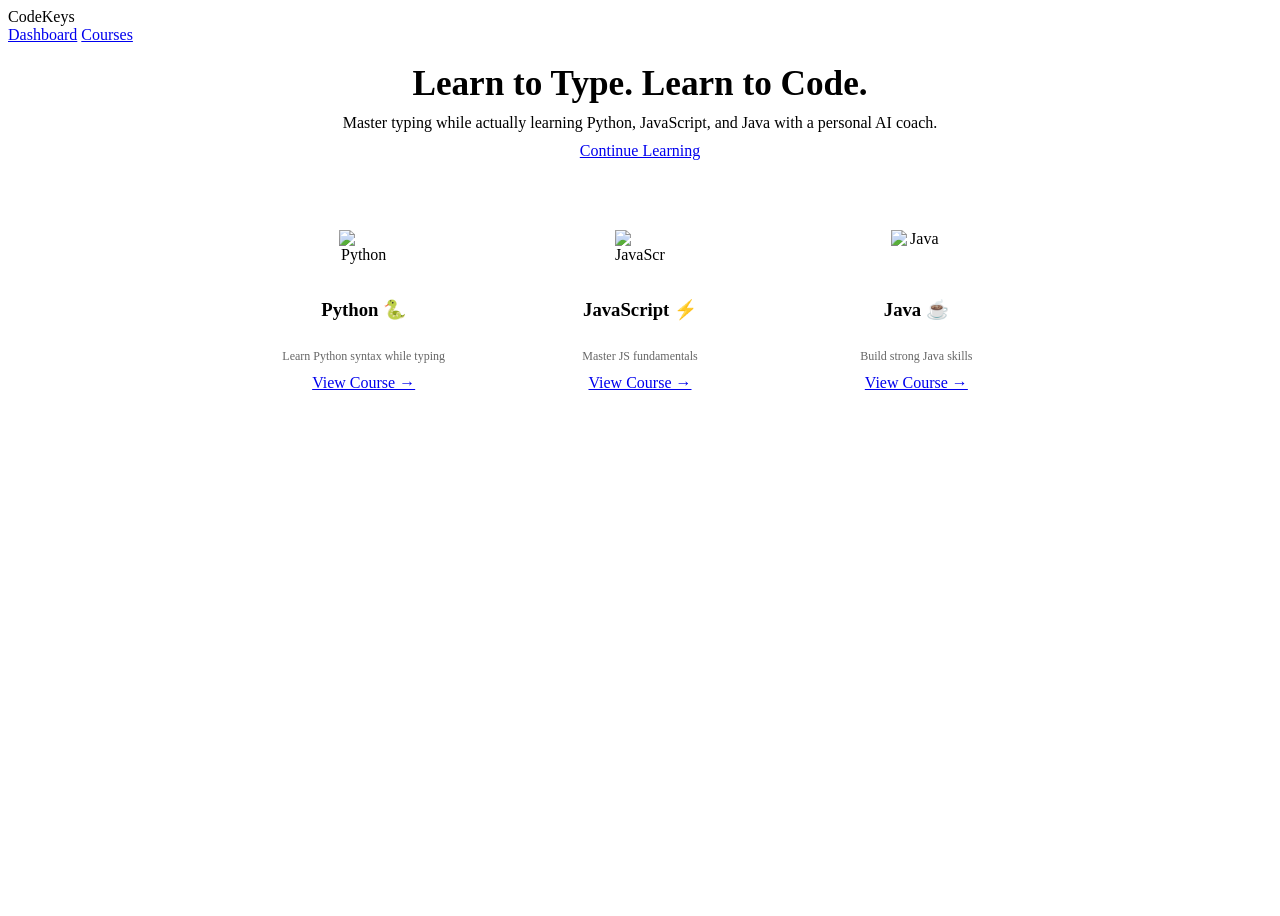
==== templates/index.html @ 87269f75 "First clean upload" ====
<!DOCTYPE html>
<html>
<head>
    <title>CodeKeys - Learn to Code</title>
    <link rel="stylesheet" href="{{ url_for('static', filename='style.css') }}">
    <style>
        body {
    height: 100vh;
    overflow: hidden; /* This kills the scrollbar */
    display: flex;
    flex-direction: column;
}

.hero {
    flex: 0 1 auto; /* Take only needed space */
    padding: 20px 10% !important;
    text-align: center;
    background: transparent !important;
}

.hero h1 { font-size: 2.2rem; margin: 0; }
.hero p { font-size: 1rem; margin: 10px 0; }

.card-section {
    display: grid;
    grid-template-columns: repeat(3, 1fr); /* Forces 3 equal columns */
    gap: 20px;
    padding: 40px 10%;
    max-width: 1200px;
    margin: 0 auto;
    align-items: stretch; /* This ensures all cards in the row take the same height */
}

.card {
    background: var(--bg-glass);
    backdrop-filter: blur(10px);
    border: 1px solid var(--border-glass);
    border-radius: 20px;
    padding: 30px !important;
    display: flex;
    flex-direction: column; /* Stack content vertically */
    text-align: center;
    transition: all 0.3s ease;
}

/* This pushes the button to the very bottom of the card */
.card .course-btn {
    margin-top: auto; 
}

.card img {
    width: 50px;
    height: 50px;
    margin: 0 auto;
}
        #authModal {
            display: none;
            position: fixed;
            top: 0;
            left: 0;
            width: 100%;
            height: 100%;
            background: rgba(0,0,0,0.85);
            z-index: 99999;
            justify-content: center;
            align-items: center;
        }
        #authModal .modal-content {
            background: white;
            padding: 40px;
            border-radius: 15px;
            width: 400px;
            text-align: center;
            position: relative;
            animation: modalSlideIn 0.3s ease;
        }
        @keyframes modalSlideIn {
            from { transform: translateY(-50px); opacity: 0; }
            to { transform: translateY(0); opacity: 1; }
        }
        .tab-buttons {
            display: flex;
            gap: 10px;
            margin-bottom: 20px;
            border-bottom: 2px solid #eee;
        }
        .tab-btn {
            flex: 1;
            padding: 10px;
            background: none;
            border: none;
            cursor: pointer;
            font-size: 16px;
            font-weight: bold;
            color: #999;
            transition: 0.3s;
        }
        .tab-btn.active {
            color: #2980b9;
            border-bottom: 2px solid #2980b9;
            margin-bottom: -2px;
        }
        .auth-form {
            display: none;
        }
        .auth-form.active {
            display: block;
        }
        .auth-form input {
            width: 100%;
            padding: 12px;
            margin: 10px 0;
            border: 2px solid #ddd;
            border-radius: 8px;
            font-size: 14px;
            box-sizing: border-box;
        }
        .auth-form input:focus {
            border-color: #2980b9;
            outline: none;
        }
        .auth-form button {
            width: 100%;
            margin-top: 15px;
        }
        .close-modal-btn {
            background: none;
            border: none;
            color: #bbb;
            margin-top: 15px;
            cursor: pointer;
            font-size: 14px;
        }
        .close-modal-btn:hover { color: #e74c3c; }
        .error-message {
            color: #e74c3c;
            font-size: 12px;
            margin-top: 5px;
            display: none;
        }
        .user-info {
            color: white;
            margin-left: 25px;
            display: inline-flex;
            align-items: center;
            gap: 10px;
        }
        .logout-btn {
            background: #e74c3c;
            padding: 5px 12px;
            border-radius: 4px;
            color: white !important;
            text-decoration: none;
            font-size: 12px;
            display: inline-flex;
            align-items: center;
            gap: 5px;
        }
        .logout-btn:hover {
            background: #c0392b;
        }
        .welcome-text {
            font-size: 14px;
            color: #2980b9;
        }
        .success-message {
            position: fixed;
            top: 20px;
            right: 20px;
            background: #2ecc71;
            color: white;
            padding: 12px 20px;
            border-radius: 8px;
            z-index: 100000;
            animation: slideIn 0.3s ease;
            display: none;
        }
        @keyframes slideIn {
            from { transform: translateX(100%); opacity: 0; }
            to { transform: translateX(0); opacity: 1; }
        }

    </style>
</head>
<body>

<div id="successToast" class="success-message"></div>

<nav>
    <div class="logo" onclick="window.location.href='/'">CodeKeys</div>
    <div class="nav-links">
        <a href="/dashboard">Dashboard</a>
        <a href="/courses/python">Courses</a>
        <div id="auth-section">
            </div>
    </div>
</nav>

<div id="authModal">
    <div class="modal-content">
        <h2 style="color:#2c3e50; margin-bottom:10px;">Welcome to CodeKeys</h2>
        
        <div class="tab-buttons">
            <button class="tab-btn active" onclick="switchTab('login')">Login</button>
            <button class="tab-btn" onclick="switchTab('signup')">Sign Up</button>
        </div>
        
        <div id="login-form" class="auth-form active">
            <input type="email" id="login-email" placeholder="Email" required>
            <input type="password" id="login-password" placeholder="Password" required>
            <div id="login-error" class="error-message"></div>
            <button onclick="login()" class="btn-main">Login →</button>
        </div>
        
        <div id="signup-form" class="auth-form">
            <input type="text" id="signup-name" placeholder="Full Name" required>
            <input type="email" id="signup-email" placeholder="Email" required>
            <input type="password" id="signup-password" placeholder="Password" required>
            <div id="signup-error" class="error-message"></div>
            <button onclick="signup()" class="btn-main">Create Account →</button>
        </div>
        
        <button onclick="closeModal()" class="close-modal-btn">Close</button>
    </div>
</div>



<div class="hero">
    <h1>Learn to Type. Learn to Code.</h1>
    <p>Master typing while actually learning Python, JavaScript, and Java with a personal AI coach.</p>
<a href="/resume" class="btn-main" id="start-btn">Continue Learning</a>
<div class="card-section">
    <div class="card">
        <img src="https://cdn-icons-png.flaticon.com/512/5968/5968350.png" width="60" alt="Python">
        <h3>Python 🐍</h3>
        <p style="font-size: 12px; color: #666; margin: 10px 0;">Learn Python syntax while typing</p>
        <a href="/intro/python" class="btn-small course-btn">View Course →</a>
    </div>
    <div class="card">
        <img src="https://cdn-icons-png.flaticon.com/512/5968/5968292.png" width="60" alt="JavaScript">
        <h3>JavaScript ⚡</h3>
        <p style="font-size: 12px; color: #666; margin: 10px 0;">Master JS fundamentals</p>
        <a href="/intro/javascript" class="btn-small course-btn">View Course →</a>
    </div>
    <div class="card">
        <img src="https://cdn-icons-png.flaticon.com/512/226/226777.png" width="60" alt="Java">
        <h3>Java ☕</h3>
        <p style="font-size: 12px; color: #666; margin: 10px 0;">Build strong Java skills</p>
        <a href="/intro/java" class="btn-small course-btn">View Course →</a>
    </div>
</div>

</div>
<script>
    let pendingUrl = null;
    
    // Check if user is already logged in
    fetch('/check_auth')
        .then(res => res.json())
        .then(data => {
            if (data.logged_in) {
                updateUIForLoggedInUser(data.name);
            }
        });
    
    // Check URL parameters for login requirement
    const urlParams = new URLSearchParams(window.location.search);
    if (urlParams.get('login_required') === 'dashboard') {
        pendingUrl = '/dashboard';
        openModal();
    } else if (urlParams.get('login_required') === 'lesson') {
        pendingUrl = sessionStorage.getItem('pendingLessonUrl');
        openModal();
    }
    
    function checkAndGoToDashboard() {
        fetch('/check_auth')
            .then(res => res.json())
            .then(data => {
                if (data.logged_in) {
                    window.location.href = '/dashboard';
                } else {
                    pendingUrl = '/dashboard';
                    openModal();
                }
            });
    }
    
    function showToast(message, isError = false) {
        const toast = document.getElementById('successToast');
        toast.textContent = message;
        toast.style.backgroundColor = isError ? '#e74c3c' : '#2ecc71';
        toast.style.display = 'block';
        setTimeout(() => {
            toast.style.display = 'none';
        }, 3000);
    }
    
    function switchTab(tab) {
        const loginForm = document.getElementById('login-form');
        const signupForm = document.getElementById('signup-form');
        const tabs = document.querySelectorAll('.tab-btn');
        
        if (tab === 'login') {
            loginForm.classList.add('active');
            signupForm.classList.remove('active');
            tabs[0].classList.add('active');
            tabs[1].classList.remove('active');
        } else {
            loginForm.classList.remove('active');
            signupForm.classList.add('active');
            tabs[0].classList.remove('active');
            tabs[1].classList.add('active');
        }
        
        document.getElementById('login-error').style.display = 'none';
        document.getElementById('signup-error').style.display = 'none';
    }
    
    function login() {
        const email = document.getElementById('login-email').value;
        const password = document.getElementById('login-password').value;
        const errorDiv = document.getElementById('login-error');
        
        if (!email || !password) {
            errorDiv.textContent = 'Please fill in all fields';
            errorDiv.style.display = 'block';
            return;
        }
        
        fetch('/login', {
            method: 'POST',
            headers: { 'Content-Type': 'application/x-www-form-urlencoded' },
            body: `email=${encodeURIComponent(email)}&password=${encodeURIComponent(password)}`
        })
        .then(res => res.json())
        .then(data => {
            if (data.success) {
                showToast('Login successful!');
                closeModal();
                updateUIForLoggedInUser(data.name || email);
                
                if (pendingUrl) {
                    const url = pendingUrl;
                    pendingUrl = null;
                    window.location.href = url;
                } else {
                    window.location.href = '/';
                }
            } else {
                errorDiv.textContent = data.message;
                errorDiv.style.display = 'block';
            }
        })
        .catch(error => {
            errorDiv.textContent = 'Login failed. Please try again.';
            errorDiv.style.display = 'block';
        });
    }
    
    function signup() {
        const name = document.getElementById('signup-name').value;
        const email = document.getElementById('signup-email').value;
        const password = document.getElementById('signup-password').value;
        const errorDiv = document.getElementById('signup-error');
        
        if (!name || !email || !password) {
            errorDiv.textContent = 'Please fill in all fields';
            errorDiv.style.display = 'block';
            return;
        }
        
        fetch('/signup', {
            method: 'POST',
            headers: { 'Content-Type': 'application/x-www-form-urlencoded' },
            body: `name=${encodeURIComponent(name)}&email=${encodeURIComponent(email)}&password=${encodeURIComponent(password)}`
        })
        .then(res => res.json())
        .then(data => {
            if (data.success) {
                showToast('Account created successfully!');
                closeModal();
                updateUIForLoggedInUser(name);
                
                if (pendingUrl) {
                    const url = pendingUrl;
                    pendingUrl = null;
                    window.location.href = url;
                } else {
                    window.location.href = '/';
                }
            } else {
                errorDiv.textContent = data.message;
                errorDiv.style.display = 'block';
            }
        })
        .catch(error => {
            errorDiv.textContent = 'Signup failed. Please try again.';
            errorDiv.style.display = 'block';
        });
    }
    
    function updateUIForLoggedInUser(name) {
    const authSection = document.getElementById('auth-section');
    
    // REPLACE the old authSection.innerHTML with this new professional version:
    authSection.innerHTML = `
        <span class="user-info">
            <span class="welcome-text">👋 ${name}</span>
            <a href="/logout" class="logout-btn">Logout</a>
        </span>
    `;
    
    // Keep the rest of the function logic for the "Start" button
    const startBtn = document.getElementById('start-btn');
    if (startBtn) {
        startBtn.textContent = 'Continue Learning';
        startBtn.href = '/courses/python';
    }
}
        
        document.querySelectorAll('.course-btn').forEach(btn => {
            btn.href = '/intro/python';
            btn.textContent = 'View Course →';
        });
    }
    
    function openModal() {
        document.getElementById('authModal').style.display = 'flex';
        document.getElementById('login-email').value = '';
        document.getElementById('login-password').value = '';
        document.getElementById('signup-name').value = '';
        document.getElementById('signup-email').value = '';
        document.getElementById('signup-password').value = '';
        document.getElementById('login-error').style.display = 'none';
        document.getElementById('signup-error').style.display = 'none';
    }
    
    function closeModal() {
        document.getElementById('authModal').style.display = 'none';
    }
    
    window.onclick = function(event) {
        const modal = document.getElementById('authModal');
        if (event.target === modal) {
            closeModal();
        }
    }
</script>
</body>
</html>
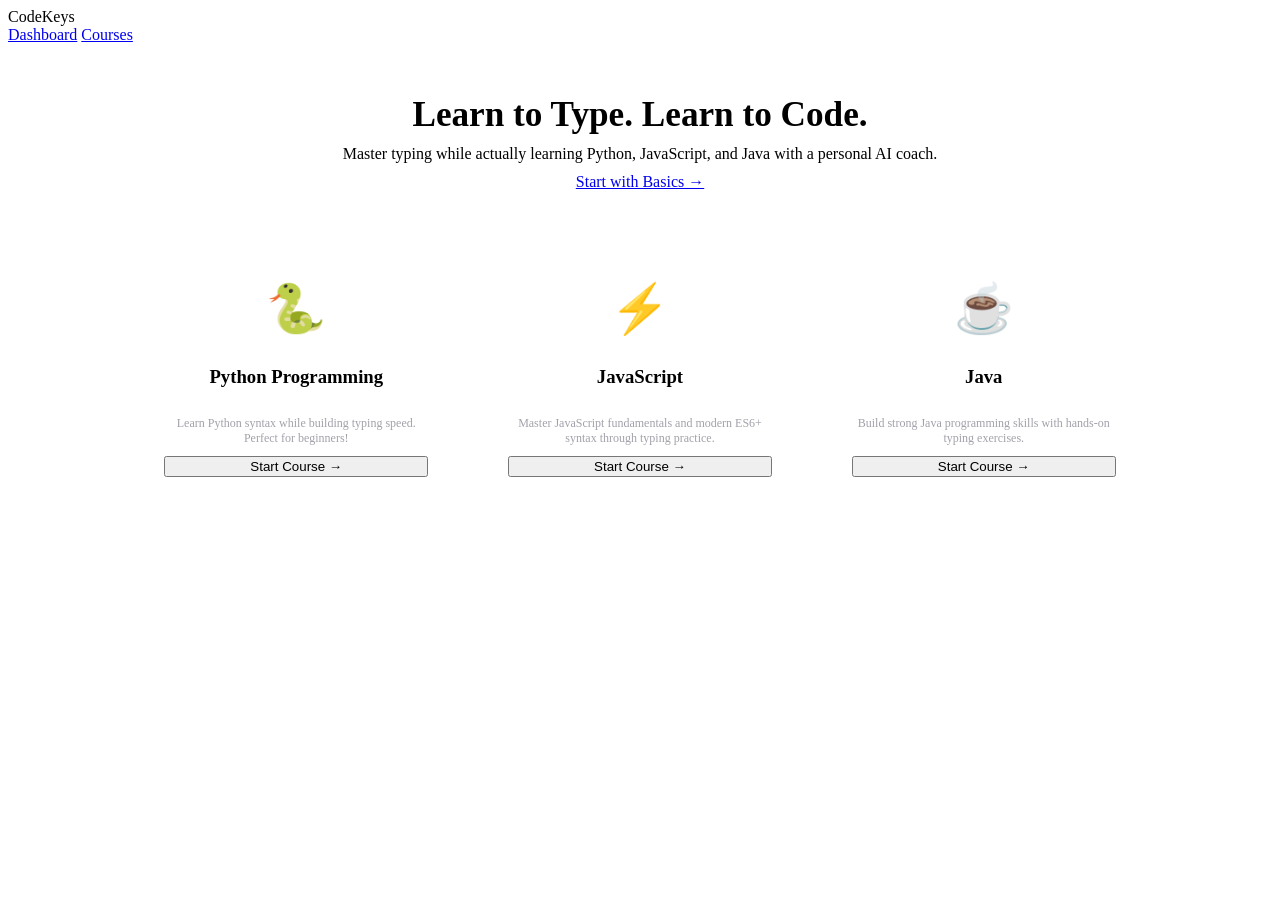
==== commit 062fdf60: "Refactor HTML and CSS for improved layout and styling" ====
--- a/templates/index.html
+++ b/templates/index.html
@@ -5,54 +5,54 @@
     <link rel="stylesheet" href="{{ url_for('static', filename='style.css') }}">
     <style>
         body {
-    height: 100vh;
-    overflow: hidden; /* This kills the scrollbar */
-    display: flex;
-    flex-direction: column;
-}
-
-.hero {
-    flex: 0 1 auto; /* Take only needed space */
-    padding: 20px 10% !important;
-    text-align: center;
-    background: transparent !important;
-}
-
-.hero h1 { font-size: 2.2rem; margin: 0; }
-.hero p { font-size: 1rem; margin: 10px 0; }
-
-.card-section {
-    display: grid;
-    grid-template-columns: repeat(3, 1fr); /* Forces 3 equal columns */
-    gap: 20px;
-    padding: 40px 10%;
-    max-width: 1200px;
-    margin: 0 auto;
-    align-items: stretch; /* This ensures all cards in the row take the same height */
-}
-
-.card {
-    background: var(--bg-glass);
-    backdrop-filter: blur(10px);
-    border: 1px solid var(--border-glass);
-    border-radius: 20px;
-    padding: 30px !important;
-    display: flex;
-    flex-direction: column; /* Stack content vertically */
-    text-align: center;
-    transition: all 0.3s ease;
-}
-
-/* This pushes the button to the very bottom of the card */
-.card .course-btn {
-    margin-top: auto; 
-}
-
-.card img {
-    width: 50px;
-    height: 50px;
-    margin: 0 auto;
-}
+            height: 100vh;
+            overflow: hidden;
+            display: flex;
+            flex-direction: column;
+        }
+
+        .hero {
+            flex: 0 1 auto;
+            padding: 20px 10% !important;
+            text-align: center;
+            background: transparent !important;
+        }
+
+        .hero h1 { font-size: 2.2rem; margin: 0; }
+        .hero p { font-size: 1rem; margin: 10px 0; }
+
+        .card-section {
+            display: grid;
+            grid-template-columns: repeat(3, 1fr);
+            gap: 20px;
+            padding: 40px 10%;
+            max-width: 1200px;
+            margin: 0 auto;
+            align-items: stretch;
+        }
+
+        .card {
+            background: var(--bg-glass);
+            backdrop-filter: blur(10px);
+            border: 1px solid var(--border-glass);
+            border-radius: 20px;
+            padding: 30px !important;
+            display: flex;
+            flex-direction: column;
+            text-align: center;
+            transition: all 0.3s ease;
+        }
+
+        .card .course-btn {
+            margin-top: auto; 
+        }
+
+        .card img {
+            width: 50px;
+            height: 50px;
+            margin: 0 auto;
+        }
+
         #authModal {
             display: none;
             position: fixed;
@@ -65,8 +65,9 @@
             justify-content: center;
             align-items: center;
         }
+
         #authModal .modal-content {
-            background: white;
+            background: #1a1a2e;
             padding: 40px;
             border-radius: 15px;
             width: 400px;
@@ -74,70 +75,68 @@
             position: relative;
             animation: modalSlideIn 0.3s ease;
         }
+
         @keyframes modalSlideIn {
             from { transform: translateY(-50px); opacity: 0; }
             to { transform: translateY(0); opacity: 1; }
         }
-        .tab-buttons {
-            display: flex;
-            gap: 10px;
-            margin-bottom: 20px;
-            border-bottom: 2px solid #eee;
-        }
-        .tab-btn {
-            flex: 1;
-            padding: 10px;
-            background: none;
-            border: none;
-            cursor: pointer;
-            font-size: 16px;
-            font-weight: bold;
-            color: #999;
-            transition: 0.3s;
-        }
-        .tab-btn.active {
-            color: #2980b9;
-            border-bottom: 2px solid #2980b9;
-            margin-bottom: -2px;
-        }
+
         .auth-form {
             display: none;
         }
+
         .auth-form.active {
             display: block;
         }
+
         .auth-form input {
             width: 100%;
             padding: 12px;
             margin: 10px 0;
-            border: 2px solid #ddd;
+            border: 2px solid #333;
             border-radius: 8px;
             font-size: 14px;
             box-sizing: border-box;
-        }
+            background: rgba(255,255,255,0.1);
+            color: white;
+        }
+
         .auth-form input:focus {
-            border-color: #2980b9;
+            border-color: #8b5cf6;
             outline: none;
         }
+
+        .auth-form input::placeholder {
+            color: #888;
+        }
+
         .auth-form button {
             width: 100%;
             margin-top: 15px;
         }
+
         .close-modal-btn {
-            background: none;
-            border: none;
-            color: #bbb;
+            background: none !important;
+            border: none !important;
+            color: #bbb !important;
             margin-top: 15px;
             cursor: pointer;
             font-size: 14px;
-        }
-        .close-modal-btn:hover { color: #e74c3c; }
+            box-shadow: none !important;
+        }
+
+        .close-modal-btn:hover {
+            color: #e74c3c !important;
+            transform: none !important;
+        }
+
         .error-message {
             color: #e74c3c;
             font-size: 12px;
             margin-top: 5px;
             display: none;
         }
+
         .user-info {
             color: white;
             margin-left: 25px;
@@ -145,9 +144,10 @@
             align-items: center;
             gap: 10px;
         }
+
         .logout-btn {
-            background: #e74c3c;
-            padding: 5px 12px;
+            background: #e74c3c !important;
+            padding: 5px 12px !important;
             border-radius: 4px;
             color: white !important;
             text-decoration: none;
@@ -156,13 +156,16 @@
             align-items: center;
             gap: 5px;
         }
+
         .logout-btn:hover {
-            background: #c0392b;
-        }
+            background: #c0392b !important;
+        }
+
         .welcome-text {
             font-size: 14px;
-            color: #2980b9;
-        }
+            color: #8b5cf6;
+        }
+
         .success-message {
             position: fixed;
             top: 20px;
@@ -175,11 +178,57 @@
             animation: slideIn 0.3s ease;
             display: none;
         }
+
         @keyframes slideIn {
             from { transform: translateX(100%); opacity: 0; }
             to { transform: translateX(0); opacity: 1; }
         }
 
+        #auth-section {
+            display: flex;
+            align-items: center;
+        }
+
+        .switch-auth-link {
+            margin-top: 20px;
+            color: #888;
+            font-size: 14px;
+        }
+
+        .switch-auth-link a {
+            color: #8b5cf6;
+            cursor: pointer;
+            text-decoration: none;
+        }
+
+        .switch-auth-link a:hover {
+            text-decoration: underline;
+        }
+
+        .nav-btn {
+            background: linear-gradient(135deg, var(--accent-primary), var(--accent-secondary)) !important;
+            color: white !important;
+            padding: 8px 20px !important;
+            border-radius: 8px !important;
+            font-weight: 600 !important;
+            font-size: 0.8rem !important;
+            cursor: pointer;
+            transition: all 0.3s ease;
+            text-decoration: none;
+            display: inline-flex;
+            align-items: center;
+            justify-content: center;
+        }
+
+        .nav-btn:hover {
+            transform: translateY(-2px);
+            filter: brightness(1.1);
+        }
+
+        /* Only show Continue Learning button when logged in */
+        .continue-btn {
+            margin-top: 20px;
+        }
     </style>
 </head>
 <body>
@@ -192,66 +241,85 @@
         <a href="/dashboard">Dashboard</a>
         <a href="/courses/python">Courses</a>
         <div id="auth-section">
-            </div>
+            <a href="javascript:void(0)" onclick="openModal()" class="nav-btn">Login / Sign Up</a>
+        </div>
     </div>
 </nav>
 
 <div id="authModal">
     <div class="modal-content">
-        <h2 style="color:#2c3e50; margin-bottom:10px;">Welcome to CodeKeys</h2>
-        
-        <div class="tab-buttons">
-            <button class="tab-btn active" onclick="switchTab('login')">Login</button>
-            <button class="tab-btn" onclick="switchTab('signup')">Sign Up</button>
-        </div>
-        
+        <h2 style="color:#8b5cf6; margin-bottom:10px;" id="modal-title">Welcome Back</h2>
+        
+        <!-- Login Form -->
         <div id="login-form" class="auth-form active">
             <input type="email" id="login-email" placeholder="Email" required>
             <input type="password" id="login-password" placeholder="Password" required>
             <div id="login-error" class="error-message"></div>
             <button onclick="login()" class="btn-main">Login →</button>
+            <div class="switch-auth-link">
+                Don't have an account? <a onclick="switchToSignup()">Sign Up</a>
+            </div>
         </div>
         
+        <!-- Signup Form -->
         <div id="signup-form" class="auth-form">
             <input type="text" id="signup-name" placeholder="Full Name" required>
             <input type="email" id="signup-email" placeholder="Email" required>
             <input type="password" id="signup-password" placeholder="Password" required>
             <div id="signup-error" class="error-message"></div>
             <button onclick="signup()" class="btn-main">Create Account →</button>
+            <div class="switch-auth-link">
+                Already have an account? <a onclick="switchToLogin()">Login</a>
+            </div>
         </div>
         
         <button onclick="closeModal()" class="close-modal-btn">Close</button>
     </div>
 </div>
 
-
-
 <div class="hero">
     <h1>Learn to Type. Learn to Code.</h1>
     <p>Master typing while actually learning Python, JavaScript, and Java with a personal AI coach.</p>
-<a href="/resume" class="btn-main" id="start-btn">Continue Learning</a>
+    <!-- Continue Learning button - only for Basics, only shown when logged in -->
+    <div id="continue-learning-container" style="display: none;">
+        <a href="javascript:void(0)" class="btn-main continue-btn" id="continue-btn">Continue Learning Basics →</a>
+    </div>
+    <!-- Show Start button when not logged in -->
+    <a href="/courses/basics" class="btn-main" id="start-btn">Start with Basics →</a>
+</div>
+
 <div class="card-section">
+    <!-- Python Card -->
     <div class="card">
-        <img src="https://cdn-icons-png.flaticon.com/512/5968/5968350.png" width="60" alt="Python">
-        <h3>Python 🐍</h3>
-        <p style="font-size: 12px; color: #666; margin: 10px 0;">Learn Python syntax while typing</p>
-        <a href="/intro/python" class="btn-small course-btn">View Course →</a>
+        <div style="font-size: 48px; margin-bottom: 10px;">🐍</div>
+        <h3>Python Programming</h3>
+        <p style="font-size: 12px; color: #a1a1aa; margin: 10px 0;">Learn Python syntax while building typing speed. Perfect for beginners!</p>
+        <button onclick="handleCourseStart('python')" class="btn-small course-btn" id="python-btn">
+            Start Course →
+        </button>
     </div>
+
+    <!-- JavaScript Card -->
     <div class="card">
-        <img src="https://cdn-icons-png.flaticon.com/512/5968/5968292.png" width="60" alt="JavaScript">
-        <h3>JavaScript ⚡</h3>
-        <p style="font-size: 12px; color: #666; margin: 10px 0;">Master JS fundamentals</p>
-        <a href="/intro/javascript" class="btn-small course-btn">View Course →</a>
+        <div style="font-size: 48px; margin-bottom: 10px;">⚡</div>
+        <h3>JavaScript</h3>
+        <p style="font-size: 12px; color: #a1a1aa; margin: 10px 0;">Master JavaScript fundamentals and modern ES6+ syntax through typing practice.</p>
+        <button onclick="handleCourseStart('javascript')" class="btn-small course-btn" id="javascript-btn">
+            Start Course →
+        </button>
     </div>
+
+    <!-- Java Card -->
     <div class="card">
-        <img src="https://cdn-icons-png.flaticon.com/512/226/226777.png" width="60" alt="Java">
-        <h3>Java ☕</h3>
-        <p style="font-size: 12px; color: #666; margin: 10px 0;">Build strong Java skills</p>
-        <a href="/intro/java" class="btn-small course-btn">View Course →</a>
+        <div style="font-size: 48px; margin-bottom: 10px;">☕</div>
+        <h3>Java</h3>
+        <p style="font-size: 12px; color: #a1a1aa; margin: 10px 0;">Build strong Java programming skills with hands-on typing exercises.</p>
+        <button onclick="handleCourseStart('java')" class="btn-small course-btn" id="java-btn">
+            Start Course →
+        </button>
     </div>
 </div>
 
-</div>
 <script>
     let pendingUrl = null;
     
@@ -271,20 +339,9 @@
         openModal();
     } else if (urlParams.get('login_required') === 'lesson') {
         pendingUrl = sessionStorage.getItem('pendingLessonUrl');
-        openModal();
-    }
-    
-    function checkAndGoToDashboard() {
-        fetch('/check_auth')
-            .then(res => res.json())
-            .then(data => {
-                if (data.logged_in) {
-                    window.location.href = '/dashboard';
-                } else {
-                    pendingUrl = '/dashboard';
-                    openModal();
-                }
-            });
+        if (pendingUrl) {
+            openModal();
+        }
     }
     
     function showToast(message, isError = false) {
@@ -297,23 +354,18 @@
         }, 3000);
     }
     
-    function switchTab(tab) {
-        const loginForm = document.getElementById('login-form');
-        const signupForm = document.getElementById('signup-form');
-        const tabs = document.querySelectorAll('.tab-btn');
-        
-        if (tab === 'login') {
-            loginForm.classList.add('active');
-            signupForm.classList.remove('active');
-            tabs[0].classList.add('active');
-            tabs[1].classList.remove('active');
-        } else {
-            loginForm.classList.remove('active');
-            signupForm.classList.add('active');
-            tabs[0].classList.remove('active');
-            tabs[1].classList.add('active');
-        }
-        
+    function switchToSignup() {
+        document.getElementById('login-form').classList.remove('active');
+        document.getElementById('signup-form').classList.add('active');
+        document.getElementById('modal-title').textContent = 'Create Account';
+        document.getElementById('login-error').style.display = 'none';
+        document.getElementById('signup-error').style.display = 'none';
+    }
+    
+    function switchToLogin() {
+        document.getElementById('signup-form').classList.remove('active');
+        document.getElementById('login-form').classList.add('active');
+        document.getElementById('modal-title').textContent = 'Welcome Back';
         document.getElementById('login-error').style.display = 'none';
         document.getElementById('signup-error').style.display = 'none';
     }
@@ -346,7 +398,7 @@
                     pendingUrl = null;
                     window.location.href = url;
                 } else {
-                    window.location.href = '/';
+                    location.reload();
                 }
             } else {
                 errorDiv.textContent = data.message;
@@ -388,7 +440,7 @@
                     pendingUrl = null;
                     window.location.href = url;
                 } else {
-                    window.location.href = '/';
+                    location.reload();
                 }
             } else {
                 errorDiv.textContent = data.message;
@@ -401,10 +453,62 @@
         });
     }
     
-    function updateUIForLoggedInUser(name) {
+   // New function to handle course starting with progress tracking
+function handleCourseStart(language) {
+    fetch('/check_auth')
+        .then(res => res.json())
+        .then(data => {
+            if (data.logged_in) {
+                // User is logged in, get their next lesson
+                fetch(`/get_next_lesson/${language}`)
+                    .then(res => res.json())
+                    .then(lessonData => {
+                        if (lessonData.next_lesson_id) {
+                            // Redirect to the lesson they stopped at
+                            window.location.href = `/lesson/${language}/${lessonData.next_lesson_id}`;
+                        } else {
+                            // Fallback to intro page
+                            window.location.href = `/intro/${language}`;
+                        }
+                    })
+                    .catch(error => {
+                        console.error('Error:', error);
+                        window.location.href = `/intro/${language}`;
+                    });
+            } else {
+                // User not logged in, store pending language and show login
+                pendingUrl = `/intro/${language}`;
+                openModal();
+            }
+        });
+}
+
+// Update the continue learning button for Basics
+function handleContinueBasics() {
+    fetch('/check_auth')
+        .then(res => res.json())
+        .then(data => {
+            if (data.logged_in) {
+                // Get next lesson for basics
+                fetch('/get_next_lesson/basics')
+                    .then(res => res.json())
+                    .then(lessonData => {
+                        if (lessonData.next_lesson_id) {
+                            window.location.href = `/lesson/basics/${lessonData.next_lesson_id}`;
+                        } else {
+                            window.location.href = '/courses/basics';
+                        }
+                    });
+            } else {
+                pendingUrl = '/courses/basics';
+                openModal();
+            }
+        });
+}
+
+// Update the updateUIForLoggedInUser function
+function updateUIForLoggedInUser(name) {
     const authSection = document.getElementById('auth-section');
-    
-    // REPLACE the old authSection.innerHTML with this new professional version:
     authSection.innerHTML = `
         <span class="user-info">
             <span class="welcome-text">👋 ${name}</span>
@@ -412,29 +516,71 @@
         </span>
     `;
     
-    // Keep the rest of the function logic for the "Start" button
+    // Hide the "Start with Basics" button and show "Continue Learning Basics" button
     const startBtn = document.getElementById('start-btn');
+    const continueContainer = document.getElementById('continue-learning-container');
+    const continueBtn = document.getElementById('continue-btn');
+    
     if (startBtn) {
-        startBtn.textContent = 'Continue Learning';
-        startBtn.href = '/courses/python';
-    }
+        startBtn.style.display = 'none';
+    }
+    if (continueContainer) {
+        continueContainer.style.display = 'block';
+    }
+    if (continueBtn) {
+        // Remove any existing event listeners and add new one
+        const newContinueBtn = continueBtn.cloneNode(true);
+        continueBtn.parentNode.replaceChild(newContinueBtn, continueBtn);
+        newContinueBtn.addEventListener('click', function(e) {
+            e.preventDefault();
+            handleContinueBasics();
+        });
+    }
+    
+    // Update course buttons to show "Continue" instead of "Start" if they have progress
+    updateCourseButtons(name);
 }
-        
-        document.querySelectorAll('.course-btn').forEach(btn => {
-            btn.href = '/intro/python';
-            btn.textContent = 'View Course →';
+
+// New function to update course buttons based on user progress
+function updateCourseButtons(userName) {
+    fetch('/check_auth')
+        .then(res => res.json())
+        .then(data => {
+            if (data.logged_in) {
+                // Check progress for each language
+                const languages = ['python', 'javascript', 'java'];
+                languages.forEach(lang => {
+                    fetch(`/get_next_lesson/${lang}`)
+                        .then(res => res.json())
+                        .then(lessonData => {
+                            const btn = document.getElementById(`${lang}-btn`);
+                            if (btn && lessonData.next_lesson_id) {
+                                if (lessonData.next_lesson_id > 1) {
+                                    btn.textContent = `Continue → (Lesson ${lessonData.next_lesson_id})`;
+                                } else {
+                                    btn.textContent = `Start Course →`;
+                                }
+                            }
+                        });
+                });
+            }
         });
-    }
+}
+
+// Update the continue button in hero section HTML
+// Make sure the continue button has an ID
     
     function openModal() {
-        document.getElementById('authModal').style.display = 'flex';
+        // Reset to login form
+        switchToLogin();
+        
         document.getElementById('login-email').value = '';
         document.getElementById('login-password').value = '';
         document.getElementById('signup-name').value = '';
         document.getElementById('signup-email').value = '';
         document.getElementById('signup-password').value = '';
-        document.getElementById('login-error').style.display = 'none';
-        document.getElementById('signup-error').style.display = 'none';
+        
+        document.getElementById('authModal').style.display = 'flex';
     }
     
     function closeModal() {
@@ -447,6 +593,19 @@
             closeModal();
         }
     }
+    
+    function checkAuthAndRedirect(url) {
+        fetch('/check_auth')
+            .then(res => res.json())
+            .then(data => {
+                if (data.logged_in) {
+                    window.location.href = url;
+                } else {
+                    pendingUrl = url;
+                    openModal();
+                }
+            });
+    }
 </script>
 </body>
-</html>+</html>
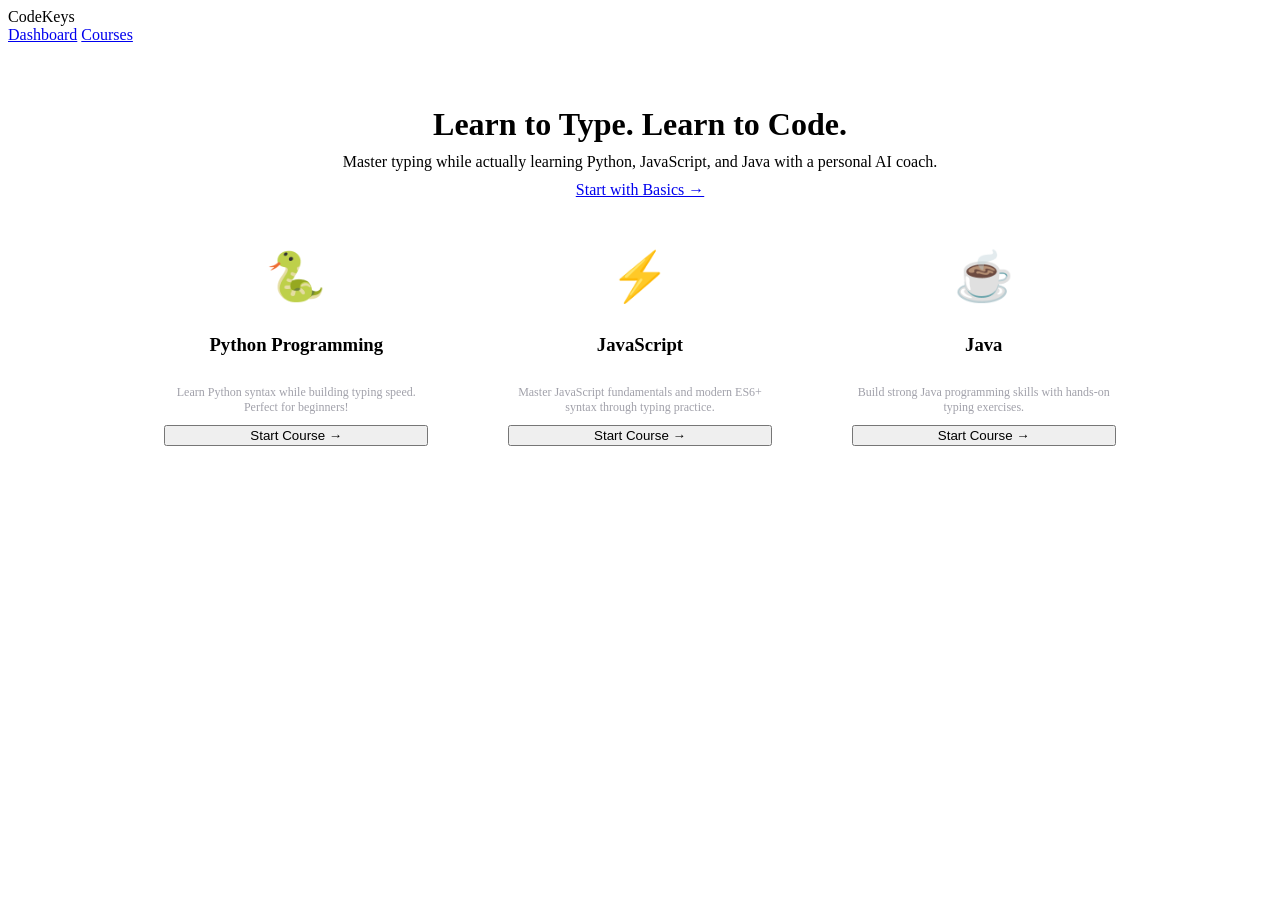
==== commit 97701ce2: "Fix accuracy logic, star system, and lesson progression" ====
--- a/templates/index.html
+++ b/templates/index.html
@@ -12,25 +12,26 @@
         }
 
         .hero {
-            flex: 0 1 auto;
-            padding: 20px 10% !important;
-            text-align: center;
-            background: transparent !important;
-        }
-
-        .hero h1 { font-size: 2.2rem; margin: 0; }
+    flex: 0 1 auto;
+    padding: 10px 10% 5px 10% !important; /* Reduced top and bottom padding */
+    text-align: center;
+}
+
+.hero h1 { 
+    font-size: 2rem; /* Slightly smaller to save space */
+    margin-bottom: 5px; 
+}
         .hero p { font-size: 1rem; margin: 10px 0; }
 
-        .card-section {
-            display: grid;
-            grid-template-columns: repeat(3, 1fr);
-            gap: 20px;
-            padding: 40px 10%;
-            max-width: 1200px;
-            margin: 0 auto;
-            align-items: stretch;
-        }
-
+    .card-section {
+    display: grid;
+    grid-template-columns: repeat(3, 1fr);
+    gap: 20px;
+    padding: 15px 10% !important; /* Reduced padding from 40px to 15px */
+    max-width: 1200px;
+    margin: 0 auto;
+    align-items: stretch;
+}
         .card {
             background: var(--bg-glass);
             backdrop-filter: blur(10px);
@@ -145,21 +146,6 @@
             gap: 10px;
         }
 
-        .logout-btn {
-            background: #e74c3c !important;
-            padding: 5px 12px !important;
-            border-radius: 4px;
-            color: white !important;
-            text-decoration: none;
-            font-size: 12px;
-            display: inline-flex;
-            align-items: center;
-            gap: 5px;
-        }
-
-        .logout-btn:hover {
-            background: #c0392b !important;
-        }
 
         .welcome-text {
             font-size: 14px;
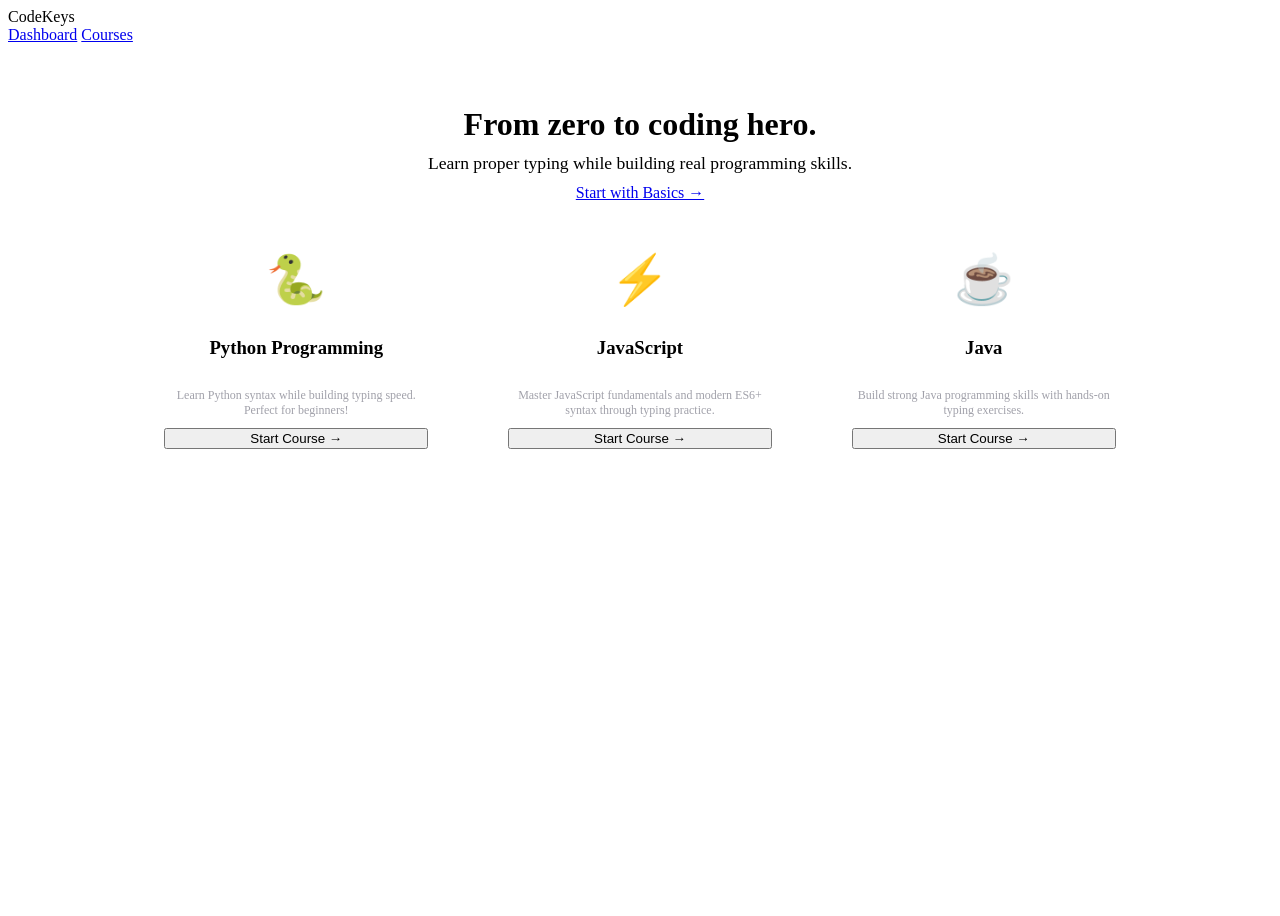
==== commit b5369e93: "Fix intro behavior: show only for lesson 1, manual view returns to course" ====
--- a/templates/index.html
+++ b/templates/index.html
@@ -264,14 +264,12 @@
 </div>
 
 <div class="hero">
-    <h1>Learn to Type. Learn to Code.</h1>
-    <p>Master typing while actually learning Python, JavaScript, and Java with a personal AI coach.</p>
-    <!-- Continue Learning button - only for Basics, only shown when logged in -->
+    <h1>From zero to coding hero.</h1>
+    <p style="font-size: 1.1rem; max-width: 600px; margin: 10px auto;">Learn proper typing while building real programming skills.</p>
     <div id="continue-learning-container" style="display: none;">
-        <a href="javascript:void(0)" class="btn-main continue-btn" id="continue-btn">Continue Learning Basics →</a>
+        <a href="javascript:void(0)" class="btn-main continue-btn" id="continue-btn">Continue Learning →</a>
     </div>
-    <!-- Show Start button when not logged in -->
-    <a href="/courses/basics" class="btn-main" id="start-btn">Start with Basics →</a>
+<a href="/intro/basics" class="btn-main" id="start-btn">Start with Basics →</a>
 </div>
 
 <div class="card-section">
@@ -439,22 +437,25 @@
         });
     }
     
-   // New function to handle course starting with progress tracking
-function handleCourseStart(language) {
+ function handleCourseStart(language) {
     fetch('/check_auth')
         .then(res => res.json())
         .then(data => {
             if (data.logged_in) {
-                // User is logged in, get their next lesson
                 fetch(`/get_next_lesson/${language}`)
                     .then(res => res.json())
                     .then(lessonData => {
-                        if (lessonData.next_lesson_id) {
-                            // Redirect to the lesson they stopped at
-                            window.location.href = `/lesson/${language}/${lessonData.next_lesson_id}`;
+                        const nextLessonId = lessonData.next_lesson_id || 1;
+                        // Show intro only if next lesson is lesson 1
+                        if (nextLessonId === 1) {
+                            sessionStorage.setItem('pendingLesson', JSON.stringify({
+                                language: language,
+                                lessonId: nextLessonId,
+                                isRetry: false
+                            }));
+                            window.location.href = `/intro/${language}`;
                         } else {
-                            // Fallback to intro page
-                            window.location.href = `/intro/${language}`;
+                            window.location.href = `/lesson/${language}/${nextLessonId}`;
                         }
                     })
                     .catch(error => {
@@ -462,36 +463,38 @@
                         window.location.href = `/intro/${language}`;
                     });
             } else {
-                // User not logged in, store pending language and show login
                 pendingUrl = `/intro/${language}`;
                 openModal();
             }
         });
 }
 
-// Update the continue learning button for Basics
 function handleContinueBasics() {
     fetch('/check_auth')
         .then(res => res.json())
         .then(data => {
             if (data.logged_in) {
-                // Get next lesson for basics
                 fetch('/get_next_lesson/basics')
                     .then(res => res.json())
                     .then(lessonData => {
-                        if (lessonData.next_lesson_id) {
-                            window.location.href = `/lesson/basics/${lessonData.next_lesson_id}`;
+                        const nextLessonId = lessonData.next_lesson_id || 1;
+                        if (nextLessonId === 1) {
+                            sessionStorage.setItem('pendingLesson', JSON.stringify({
+                                language: 'basics',
+                                lessonId: nextLessonId,
+                                isRetry: false
+                            }));
+                            window.location.href = '/intro/basics';
                         } else {
-                            window.location.href = '/courses/basics';
+                            window.location.href = `/lesson/basics/${nextLessonId}`;
                         }
                     });
             } else {
-                pendingUrl = '/courses/basics';
+                pendingUrl = '/intro/basics';
                 openModal();
             }
         });
 }
-
 // Update the updateUIForLoggedInUser function
 function updateUIForLoggedInUser(name) {
     const authSection = document.getElementById('auth-section');
@@ -594,4 +597,4 @@
     }
 </script>
 </body>
-</html>
+</html>
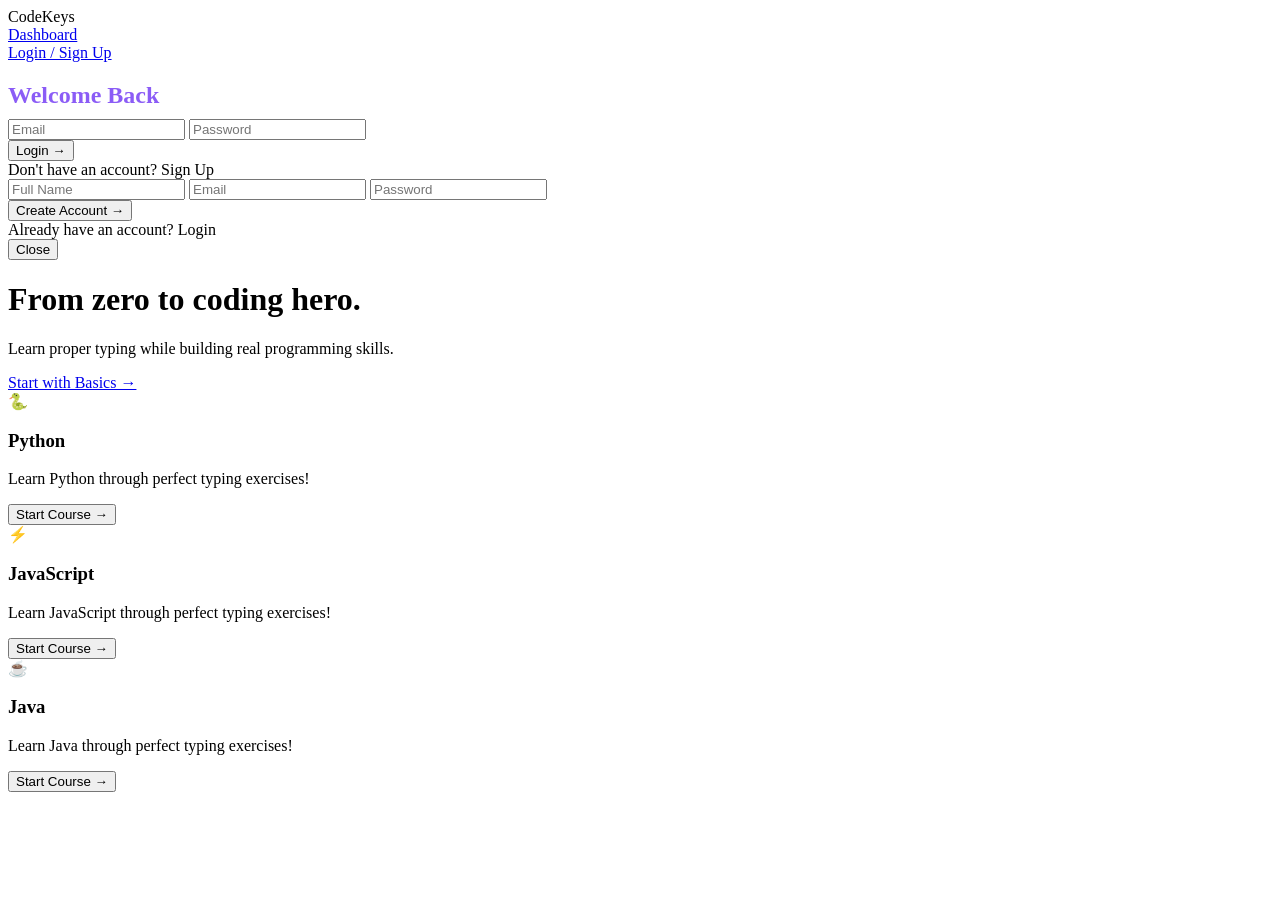
==== commit ffbfd3f0: "index.html" ====
--- a/templates/index.html
+++ b/templates/index.html
@@ -3,219 +3,6 @@
 <head>
     <title>CodeKeys - Learn to Code</title>
     <link rel="stylesheet" href="{{ url_for('static', filename='style.css') }}">
-    <style>
-        body {
-            height: 100vh;
-            overflow: hidden;
-            display: flex;
-            flex-direction: column;
-        }
-
-        .hero {
-    flex: 0 1 auto;
-    padding: 10px 10% 5px 10% !important; /* Reduced top and bottom padding */
-    text-align: center;
-}
-
-.hero h1 { 
-    font-size: 2rem; /* Slightly smaller to save space */
-    margin-bottom: 5px; 
-}
-        .hero p { font-size: 1rem; margin: 10px 0; }
-
-    .card-section {
-    display: grid;
-    grid-template-columns: repeat(3, 1fr);
-    gap: 20px;
-    padding: 15px 10% !important; /* Reduced padding from 40px to 15px */
-    max-width: 1200px;
-    margin: 0 auto;
-    align-items: stretch;
-}
-        .card {
-            background: var(--bg-glass);
-            backdrop-filter: blur(10px);
-            border: 1px solid var(--border-glass);
-            border-radius: 20px;
-            padding: 30px !important;
-            display: flex;
-            flex-direction: column;
-            text-align: center;
-            transition: all 0.3s ease;
-        }
-
-        .card .course-btn {
-            margin-top: auto; 
-        }
-
-        .card img {
-            width: 50px;
-            height: 50px;
-            margin: 0 auto;
-        }
-
-        #authModal {
-            display: none;
-            position: fixed;
-            top: 0;
-            left: 0;
-            width: 100%;
-            height: 100%;
-            background: rgba(0,0,0,0.85);
-            z-index: 99999;
-            justify-content: center;
-            align-items: center;
-        }
-
-        #authModal .modal-content {
-            background: #1a1a2e;
-            padding: 40px;
-            border-radius: 15px;
-            width: 400px;
-            text-align: center;
-            position: relative;
-            animation: modalSlideIn 0.3s ease;
-        }
-
-        @keyframes modalSlideIn {
-            from { transform: translateY(-50px); opacity: 0; }
-            to { transform: translateY(0); opacity: 1; }
-        }
-
-        .auth-form {
-            display: none;
-        }
-
-        .auth-form.active {
-            display: block;
-        }
-
-        .auth-form input {
-            width: 100%;
-            padding: 12px;
-            margin: 10px 0;
-            border: 2px solid #333;
-            border-radius: 8px;
-            font-size: 14px;
-            box-sizing: border-box;
-            background: rgba(255,255,255,0.1);
-            color: white;
-        }
-
-        .auth-form input:focus {
-            border-color: #8b5cf6;
-            outline: none;
-        }
-
-        .auth-form input::placeholder {
-            color: #888;
-        }
-
-        .auth-form button {
-            width: 100%;
-            margin-top: 15px;
-        }
-
-        .close-modal-btn {
-            background: none !important;
-            border: none !important;
-            color: #bbb !important;
-            margin-top: 15px;
-            cursor: pointer;
-            font-size: 14px;
-            box-shadow: none !important;
-        }
-
-        .close-modal-btn:hover {
-            color: #e74c3c !important;
-            transform: none !important;
-        }
-
-        .error-message {
-            color: #e74c3c;
-            font-size: 12px;
-            margin-top: 5px;
-            display: none;
-        }
-
-        .user-info {
-            color: white;
-            margin-left: 25px;
-            display: inline-flex;
-            align-items: center;
-            gap: 10px;
-        }
-
-
-        .welcome-text {
-            font-size: 14px;
-            color: #8b5cf6;
-        }
-
-        .success-message {
-            position: fixed;
-            top: 20px;
-            right: 20px;
-            background: #2ecc71;
-            color: white;
-            padding: 12px 20px;
-            border-radius: 8px;
-            z-index: 100000;
-            animation: slideIn 0.3s ease;
-            display: none;
-        }
-
-        @keyframes slideIn {
-            from { transform: translateX(100%); opacity: 0; }
-            to { transform: translateX(0); opacity: 1; }
-        }
-
-        #auth-section {
-            display: flex;
-            align-items: center;
-        }
-
-        .switch-auth-link {
-            margin-top: 20px;
-            color: #888;
-            font-size: 14px;
-        }
-
-        .switch-auth-link a {
-            color: #8b5cf6;
-            cursor: pointer;
-            text-decoration: none;
-        }
-
-        .switch-auth-link a:hover {
-            text-decoration: underline;
-        }
-
-        .nav-btn {
-            background: linear-gradient(135deg, var(--accent-primary), var(--accent-secondary)) !important;
-            color: white !important;
-            padding: 8px 20px !important;
-            border-radius: 8px !important;
-            font-weight: 600 !important;
-            font-size: 0.8rem !important;
-            cursor: pointer;
-            transition: all 0.3s ease;
-            text-decoration: none;
-            display: inline-flex;
-            align-items: center;
-            justify-content: center;
-        }
-
-        .nav-btn:hover {
-            transform: translateY(-2px);
-            filter: brightness(1.1);
-        }
-
-        /* Only show Continue Learning button when logged in */
-        .continue-btn {
-            margin-top: 20px;
-        }
-    </style>
 </head>
 <body>
 
@@ -225,7 +12,6 @@
     <div class="logo" onclick="window.location.href='/'">CodeKeys</div>
     <div class="nav-links">
         <a href="/dashboard">Dashboard</a>
-        <a href="/courses/python">Courses</a>
         <div id="auth-section">
             <a href="javascript:void(0)" onclick="openModal()" class="nav-btn">Login / Sign Up</a>
         </div>
@@ -265,49 +51,42 @@
 
 <div class="hero">
     <h1>From zero to coding hero.</h1>
-    <p style="font-size: 1.1rem; max-width: 600px; margin: 10px auto;">Learn proper typing while building real programming skills.</p>
+    <p>Learn proper typing while building real programming skills.</p>
     <div id="continue-learning-container" style="display: none;">
         <a href="javascript:void(0)" class="btn-main continue-btn" id="continue-btn">Continue Learning →</a>
     </div>
-<a href="/intro/basics" class="btn-main" id="start-btn">Start with Basics →</a>
+    <a href="/intro/basics" class="btn-main" id="start-btn">Start with Basics →</a>
 </div>
 
 <div class="card-section">
     <!-- Python Card -->
     <div class="card">
-        <div style="font-size: 48px; margin-bottom: 10px;">🐍</div>
-        <h3>Python Programming</h3>
-        <p style="font-size: 12px; color: #a1a1aa; margin: 10px 0;">Learn Python syntax while building typing speed. Perfect for beginners!</p>
-        <button onclick="handleCourseStart('python')" class="btn-small course-btn" id="python-btn">
-            Start Course →
-        </button>
+        <div class="card-icon">🐍</div>
+        <h3>Python </h3>
+        <p>Learn Python through perfect typing exercises!</p>
+        <button onclick="handleCourseStart('python')" class="course-btn" id="python-btn">Start Course →</button>
     </div>
 
     <!-- JavaScript Card -->
     <div class="card">
-        <div style="font-size: 48px; margin-bottom: 10px;">⚡</div>
+        <div class="card-icon">⚡</div>
         <h3>JavaScript</h3>
-        <p style="font-size: 12px; color: #a1a1aa; margin: 10px 0;">Master JavaScript fundamentals and modern ES6+ syntax through typing practice.</p>
-        <button onclick="handleCourseStart('javascript')" class="btn-small course-btn" id="javascript-btn">
-            Start Course →
-        </button>
+        <p>Learn JavaScript through perfect typing exercises!</p>
+        <button onclick="handleCourseStart('javascript')" class="course-btn" id="javascript-btn">Start Course →</button>
     </div>
 
     <!-- Java Card -->
     <div class="card">
-        <div style="font-size: 48px; margin-bottom: 10px;">☕</div>
+        <div class="card-icon">☕</div>
         <h3>Java</h3>
-        <p style="font-size: 12px; color: #a1a1aa; margin: 10px 0;">Build strong Java programming skills with hands-on typing exercises.</p>
-        <button onclick="handleCourseStart('java')" class="btn-small course-btn" id="java-btn">
-            Start Course →
-        </button>
+        <p>Learn Java through perfect typing exercises!</p>
+        <button onclick="handleCourseStart('java')" class="course-btn" id="java-btn">Start Course →</button>
     </div>
 </div>
 
 <script>
     let pendingUrl = null;
     
-    // Check if user is already logged in
     fetch('/check_auth')
         .then(res => res.json())
         .then(data => {
@@ -316,16 +95,13 @@
             }
         });
     
-    // Check URL parameters for login requirement
     const urlParams = new URLSearchParams(window.location.search);
     if (urlParams.get('login_required') === 'dashboard') {
         pendingUrl = '/dashboard';
         openModal();
     } else if (urlParams.get('login_required') === 'lesson') {
         pendingUrl = sessionStorage.getItem('pendingLessonUrl');
-        if (pendingUrl) {
-            openModal();
-        }
+        if (pendingUrl) openModal();
     }
     
     function showToast(message, isError = false) {
@@ -333,9 +109,7 @@
         toast.textContent = message;
         toast.style.backgroundColor = isError ? '#e74c3c' : '#2ecc71';
         toast.style.display = 'block';
-        setTimeout(() => {
-            toast.style.display = 'none';
-        }, 3000);
+        setTimeout(() => toast.style.display = 'none', 3000);
     }
     
     function switchToSignup() {
@@ -358,13 +132,11 @@
         const email = document.getElementById('login-email').value;
         const password = document.getElementById('login-password').value;
         const errorDiv = document.getElementById('login-error');
-        
         if (!email || !password) {
             errorDiv.textContent = 'Please fill in all fields';
             errorDiv.style.display = 'block';
             return;
         }
-        
         fetch('/login', {
             method: 'POST',
             headers: { 'Content-Type': 'application/x-www-form-urlencoded' },
@@ -376,7 +148,6 @@
                 showToast('Login successful!');
                 closeModal();
                 updateUIForLoggedInUser(data.name || email);
-                
                 if (pendingUrl) {
                     const url = pendingUrl;
                     pendingUrl = null;
@@ -389,7 +160,7 @@
                 errorDiv.style.display = 'block';
             }
         })
-        .catch(error => {
+        .catch(() => {
             errorDiv.textContent = 'Login failed. Please try again.';
             errorDiv.style.display = 'block';
         });
@@ -400,13 +171,11 @@
         const email = document.getElementById('signup-email').value;
         const password = document.getElementById('signup-password').value;
         const errorDiv = document.getElementById('signup-error');
-        
         if (!name || !email || !password) {
             errorDiv.textContent = 'Please fill in all fields';
             errorDiv.style.display = 'block';
             return;
         }
-        
         fetch('/signup', {
             method: 'POST',
             headers: { 'Content-Type': 'application/x-www-form-urlencoded' },
@@ -418,7 +187,6 @@
                 showToast('Account created successfully!');
                 closeModal();
                 updateUIForLoggedInUser(name);
-                
                 if (pendingUrl) {
                     const url = pendingUrl;
                     pendingUrl = null;
@@ -431,144 +199,99 @@
                 errorDiv.style.display = 'block';
             }
         })
-        .catch(error => {
+        .catch(() => {
             errorDiv.textContent = 'Signup failed. Please try again.';
             errorDiv.style.display = 'block';
         });
     }
     
- function handleCourseStart(language) {
-    fetch('/check_auth')
-        .then(res => res.json())
-        .then(data => {
-            if (data.logged_in) {
-                fetch(`/get_next_lesson/${language}`)
-                    .then(res => res.json())
-                    .then(lessonData => {
-                        const nextLessonId = lessonData.next_lesson_id || 1;
-                        // Show intro only if next lesson is lesson 1
-                        if (nextLessonId === 1) {
-                            sessionStorage.setItem('pendingLesson', JSON.stringify({
-                                language: language,
-                                lessonId: nextLessonId,
-                                isRetry: false
-                            }));
-                            window.location.href = `/intro/${language}`;
-                        } else {
-                            window.location.href = `/lesson/${language}/${nextLessonId}`;
-                        }
-                    })
-                    .catch(error => {
-                        console.error('Error:', error);
-                        window.location.href = `/intro/${language}`;
-                    });
-            } else {
-                pendingUrl = `/intro/${language}`;
-                openModal();
-            }
-        });
-}
-
-function handleContinueBasics() {
-    fetch('/check_auth')
-        .then(res => res.json())
-        .then(data => {
-            if (data.logged_in) {
-                fetch('/get_next_lesson/basics')
-                    .then(res => res.json())
-                    .then(lessonData => {
-                        const nextLessonId = lessonData.next_lesson_id || 1;
-                        if (nextLessonId === 1) {
-                            sessionStorage.setItem('pendingLesson', JSON.stringify({
-                                language: 'basics',
-                                lessonId: nextLessonId,
-                                isRetry: false
-                            }));
-                            window.location.href = '/intro/basics';
-                        } else {
-                            window.location.href = `/lesson/basics/${nextLessonId}`;
-                        }
-                    });
-            } else {
-                pendingUrl = '/intro/basics';
-                openModal();
-            }
-        });
-}
-// Update the updateUIForLoggedInUser function
-function updateUIForLoggedInUser(name) {
-    const authSection = document.getElementById('auth-section');
-    authSection.innerHTML = `
-        <span class="user-info">
-            <span class="welcome-text">👋 ${name}</span>
-            <a href="/logout" class="logout-btn">Logout</a>
-        </span>
-    `;
-    
-    // Hide the "Start with Basics" button and show "Continue Learning Basics" button
-    const startBtn = document.getElementById('start-btn');
-    const continueContainer = document.getElementById('continue-learning-container');
-    const continueBtn = document.getElementById('continue-btn');
-    
-    if (startBtn) {
-        startBtn.style.display = 'none';
-    }
-    if (continueContainer) {
-        continueContainer.style.display = 'block';
-    }
-    if (continueBtn) {
-        // Remove any existing event listeners and add new one
-        const newContinueBtn = continueBtn.cloneNode(true);
-        continueBtn.parentNode.replaceChild(newContinueBtn, continueBtn);
-        newContinueBtn.addEventListener('click', function(e) {
-            e.preventDefault();
-            handleContinueBasics();
-        });
-    }
-    
-    // Update course buttons to show "Continue" instead of "Start" if they have progress
-    updateCourseButtons(name);
-}
-
-// New function to update course buttons based on user progress
-function updateCourseButtons(userName) {
-    fetch('/check_auth')
-        .then(res => res.json())
-        .then(data => {
-            if (data.logged_in) {
-                // Check progress for each language
-                const languages = ['python', 'javascript', 'java'];
-                languages.forEach(lang => {
-                    fetch(`/get_next_lesson/${lang}`)
+    function handleCourseStart(language) {
+        fetch('/check_auth')
+            .then(res => res.json())
+            .then(data => {
+                if (data.logged_in) {
+                    fetch(`/get_next_lesson/${language}`)
                         .then(res => res.json())
                         .then(lessonData => {
-                            const btn = document.getElementById(`${lang}-btn`);
-                            if (btn && lessonData.next_lesson_id) {
-                                if (lessonData.next_lesson_id > 1) {
-                                    btn.textContent = `Continue → (Lesson ${lessonData.next_lesson_id})`;
-                                } else {
-                                    btn.textContent = `Start Course →`;
-                                }
+                            const nextLessonId = lessonData.next_lesson_id || 1;
+                            if (nextLessonId === 1) {
+                                sessionStorage.setItem('pendingLesson', JSON.stringify({ language, lessonId: nextLessonId, isRetry: false }));
+                                window.location.href = `/intro/${language}`;
+                            } else {
+                                window.location.href = `/lesson/${language}/${nextLessonId}`;
+                            }
+                        })
+                        .catch(() => window.location.href = `/intro/${language}`);
+                } else {
+                    pendingUrl = `/intro/${language}`;
+                    openModal();
+                }
+            });
+    }
+    
+    function handleContinueBasics() {
+        fetch('/check_auth')
+            .then(res => res.json())
+            .then(data => {
+                if (data.logged_in) {
+                    fetch('/get_next_lesson/basics')
+                        .then(res => res.json())
+                        .then(lessonData => {
+                            const nextLessonId = lessonData.next_lesson_id || 1;
+                            if (nextLessonId === 1) {
+                                sessionStorage.setItem('pendingLesson', JSON.stringify({ language: 'basics', lessonId: nextLessonId, isRetry: false }));
+                                window.location.href = '/intro/basics';
+                            } else {
+                                window.location.href = `/lesson/basics/${nextLessonId}`;
                             }
                         });
+                } else {
+                    pendingUrl = '/intro/basics';
+                    openModal();
+                }
+            });
+    }
+    
+    function updateUIForLoggedInUser(name) {
+        const authSection = document.getElementById('auth-section');
+        authSection.innerHTML = `<span class="user-info"><span class="welcome-text">👋 ${name}</span><a href="/logout" class="logout-btn">Logout</a></span>`;
+        
+        const startBtn = document.getElementById('start-btn');
+        const continueContainer = document.getElementById('continue-learning-container');
+        const continueBtn = document.getElementById('continue-btn');
+        
+        if (startBtn) startBtn.style.display = 'none';
+        if (continueContainer) continueContainer.style.display = 'block';
+        if (continueBtn) {
+            const newContinueBtn = continueBtn.cloneNode(true);
+            continueBtn.parentNode.replaceChild(newContinueBtn, continueBtn);
+            newContinueBtn.addEventListener('click', (e) => {
+                e.preventDefault();
+                handleContinueBasics();
+            });
+        }
+        
+        // Update course buttons
+        const languages = ['python', 'javascript', 'java'];
+        languages.forEach(lang => {
+            fetch(`/get_next_lesson/${lang}`)
+                .then(res => res.json())
+                .then(lessonData => {
+                    const btn = document.getElementById(`${lang}-btn`);
+                    if (btn && lessonData.next_lesson_id > 1) {
+                        btn.textContent = `Continue → (Lesson ${lessonData.next_lesson_id})`;
+                    }
                 });
-            }
         });
-}
-
-// Update the continue button in hero section HTML
-// Make sure the continue button has an ID
+    }
     
     function openModal() {
-        // Reset to login form
         switchToLogin();
-        
         document.getElementById('login-email').value = '';
         document.getElementById('login-password').value = '';
         document.getElementById('signup-name').value = '';
         document.getElementById('signup-email').value = '';
         document.getElementById('signup-password').value = '';
-        
         document.getElementById('authModal').style.display = 'flex';
     }
     
@@ -578,23 +301,8 @@
     
     window.onclick = function(event) {
         const modal = document.getElementById('authModal');
-        if (event.target === modal) {
-            closeModal();
-        }
-    }
-    
-    function checkAuthAndRedirect(url) {
-        fetch('/check_auth')
-            .then(res => res.json())
-            .then(data => {
-                if (data.logged_in) {
-                    window.location.href = url;
-                } else {
-                    pendingUrl = url;
-                    openModal();
-                }
-            });
+        if (event.target === modal) closeModal();
     }
 </script>
 </body>
-</html>+</html>
